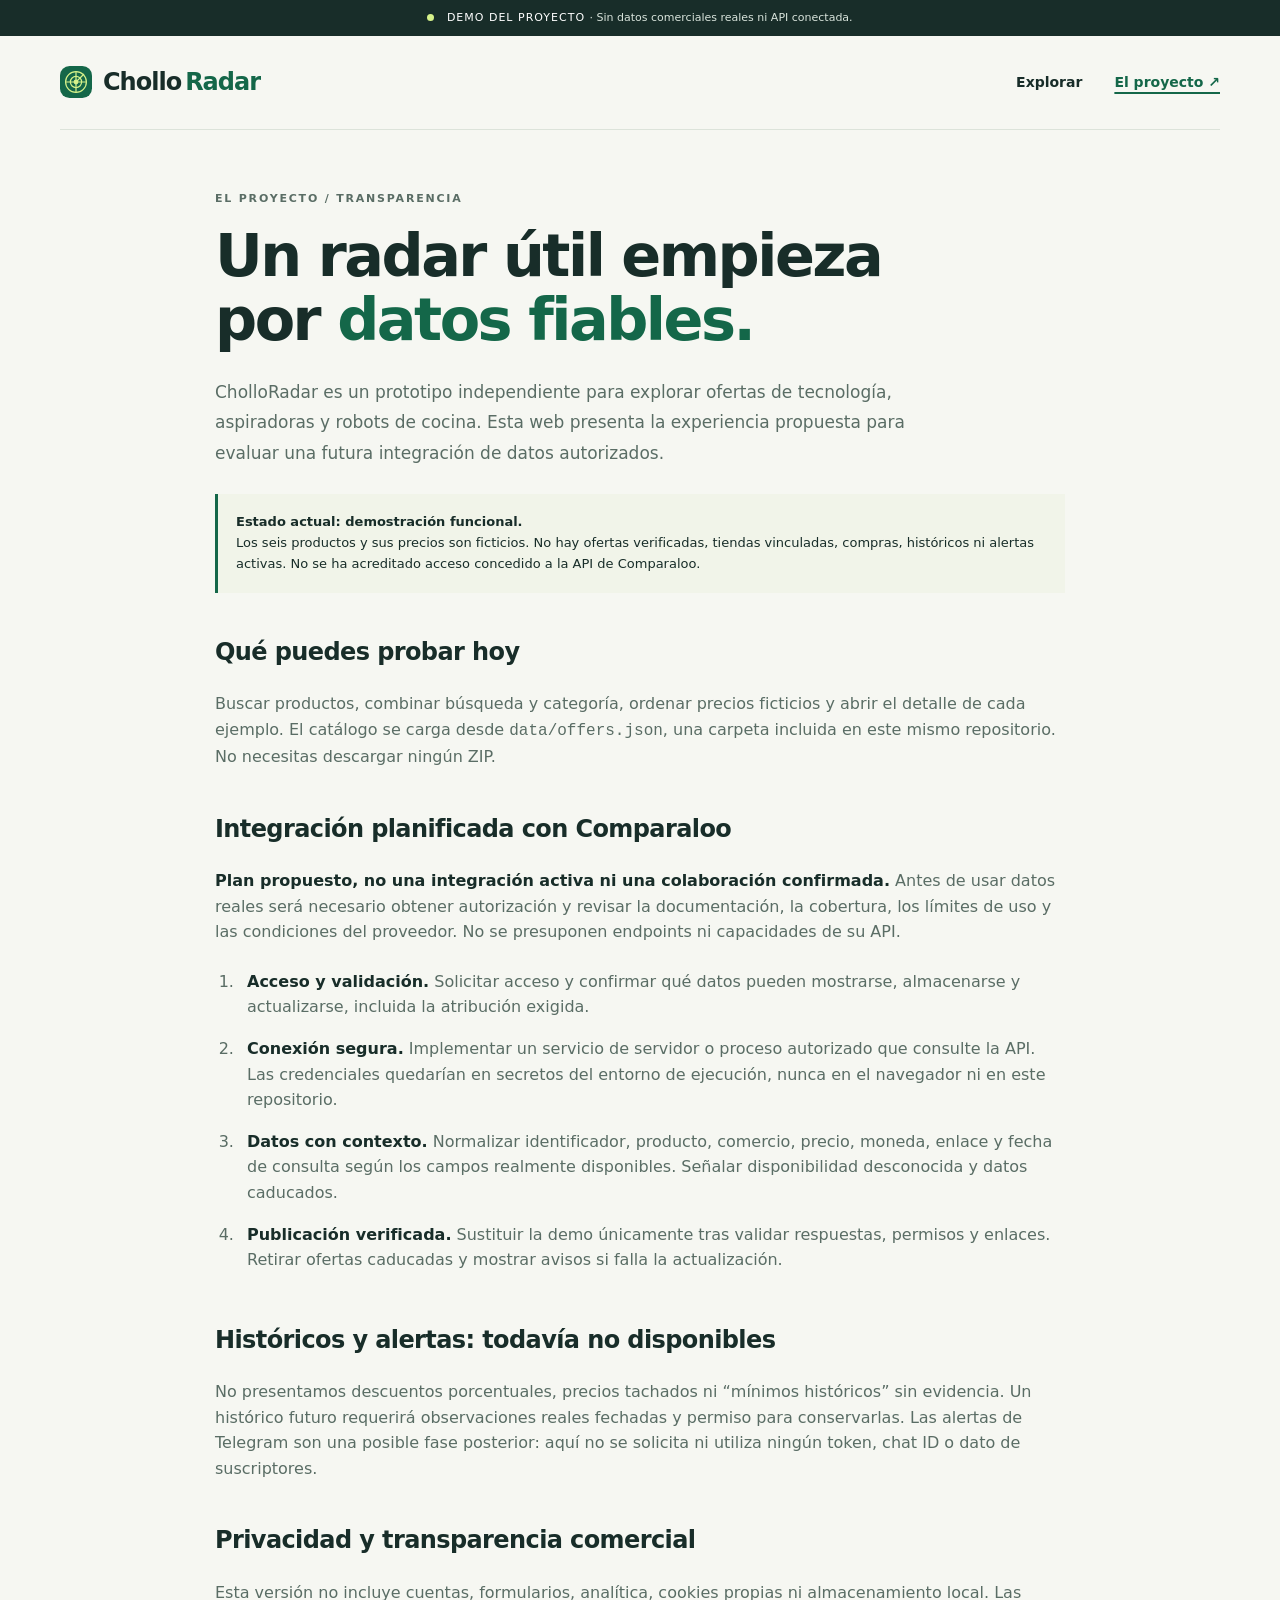
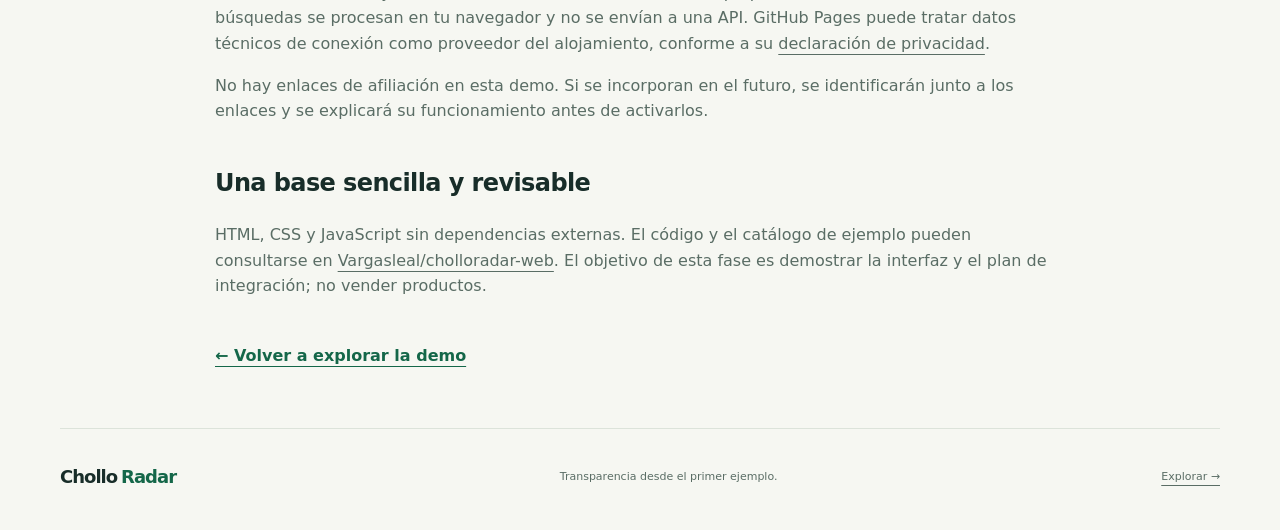
==== proyecto.html @ 659cf6e7 "Build responsive CholloRadar demo with search, filters and transparent integration plan" ====
<!doctype html><html lang="es"><head><meta charset="utf-8"><meta name="viewport" content="width=device-width,initial-scale=1"><title>El proyecto · CholloRadar</title><meta name="description" content="Estado de CholloRadar, transparencia de la demo y plan de integración con Comparaloo."><link rel="icon" href="assets/radar.svg" type="image/svg+xml"><link rel="stylesheet" href="styles.css"></head><body><a class="skip" href="#contenido">Saltar al contenido</a><div class="demo-bar"><span class="dot"></span> DEMO DEL PROYECTO <span>· Sin datos comerciales reales ni API conectada.</span></div><header class="wrap"><a class="brand" href="index.html"><img src="assets/radar.svg" width="32" height="32" alt="">Chollo<span>Radar</span></a><nav aria-label="Principal"><a href="index.html">Explorar</a><a href="proyecto.html" aria-current="page">El proyecto ↗</a></nav></header><main id="contenido" class="about wrap"><p class="eyebrow">EL PROYECTO / TRANSPARENCIA</p><h1>Un radar útil empieza por <em>datos fiables.</em></h1><p class="lead">CholloRadar es un prototipo independiente para explorar ofertas de tecnología, aspiradoras y robots de cocina. Esta web presenta la experiencia propuesta para evaluar una futura integración de datos autorizados.</p><div class="notice"><strong>Estado actual: demostración funcional.</strong><br>Los seis productos y sus precios son ficticios. No hay ofertas verificadas, tiendas vinculadas, compras, históricos ni alertas activas. No se ha acreditado acceso concedido a la API de Comparaloo.</div><h2>Qué puedes probar hoy</h2><p>Buscar productos, combinar búsqueda y categoría, ordenar precios ficticios y abrir el detalle de cada ejemplo. El catálogo se carga desde <code>data/offers.json</code>, una carpeta incluida en este mismo repositorio. No necesitas descargar ningún ZIP.</p><h2 id="comparaloo">Integración planificada con Comparaloo</h2><p><strong>Plan propuesto, no una integración activa ni una colaboración confirmada.</strong> Antes de usar datos reales será necesario obtener autorización y revisar la documentación, la cobertura, los límites de uso y las condiciones del proveedor. No se presuponen endpoints ni capacidades de su API.</p><ol class="steps"><li><strong>Acceso y validación.</strong> Solicitar acceso y confirmar qué datos pueden mostrarse, almacenarse y actualizarse, incluida la atribución exigida.</li><li><strong>Conexión segura.</strong> Implementar un servicio de servidor o proceso autorizado que consulte la API. Las credenciales quedarían en secretos del entorno de ejecución, nunca en el navegador ni en este repositorio.</li><li><strong>Datos con contexto.</strong> Normalizar identificador, producto, comercio, precio, moneda, enlace y fecha de consulta según los campos realmente disponibles. Señalar disponibilidad desconocida y datos caducados.</li><li><strong>Publicación verificada.</strong> Sustituir la demo únicamente tras validar respuestas, permisos y enlaces. Retirar ofertas caducadas y mostrar avisos si falla la actualización.</li></ol><h2>Históricos y alertas: todavía no disponibles</h2><p>No presentamos descuentos porcentuales, precios tachados ni “mínimos históricos” sin evidencia. Un histórico futuro requerirá observaciones reales fechadas y permiso para conservarlas. Las alertas de Telegram son una posible fase posterior: aquí no se solicita ni utiliza ningún token, chat ID o dato de suscriptores.</p><h2>Privacidad y transparencia comercial</h2><p>Esta versión no incluye cuentas, formularios, analítica, cookies propias ni almacenamiento local. Las búsquedas se procesan en tu navegador y no se envían a una API. GitHub Pages puede tratar datos técnicos de conexión como proveedor del alojamiento, conforme a su <a href="https://docs.github.com/es/site-policy/privacy-policies/github-general-privacy-statement">declaración de privacidad</a>.</p><p>No hay enlaces de afiliación en esta demo. Si se incorporan en el futuro, se identificarán junto a los enlaces y se explicará su funcionamiento antes de activarlos.</p><h2>Una base sencilla y revisable</h2><p>HTML, CSS y JavaScript sin dependencias externas. El código y el catálogo de ejemplo pueden consultarse en <a href="https://github.com/Vargasleal/cholloradar-web">Vargasleal/cholloradar-web</a>. El objetivo de esta fase es demostrar la interfaz y el plan de integración; no vender productos.</p><a class="back" href="index.html#explorar">← Volver a explorar la demo</a></main><footer class="wrap"><a class="brand" href="index.html">Chollo<span>Radar</span></a><p>Transparencia desde el primer ejemplo.</p><a href="index.html">Explorar →</a></footer></body></html>
---- styles.css ----
:root{--ink:#182d29;--muted:#5a6d65;--green:#146749;--lime:#d6f28a;--paper:#f6f7f2;--line:#dce3da}*{box-sizing:border-box}html{scroll-behavior:smooth;scroll-padding-top:24px}body{margin:0;color:var(--ink);background:var(--paper);font:16px/1.6 system-ui,-apple-system,BlinkMacSystemFont,"Segoe UI",sans-serif}a{color:inherit;text-underline-offset:5px}button,input,select{font:inherit}button,a,input,select{touch-action:manipulation}button{cursor:pointer}button:focus-visible,a:focus-visible,input:focus-visible,select:focus-visible{outline:3px solid #347bca;outline-offset:4px}.wrap{width:min(1160px,calc(100% - 64px));margin:auto}.demo-bar{padding:9px 20px;text-align:center;font-size:11px;letter-spacing:1px;background:var(--ink);color:#fff}.demo-bar>span:last-child{letter-spacing:0;color:#d9e4dc}.dot{display:inline-block;width:7px;height:7px;border-radius:50%;background:var(--lime);margin-right:8px}header{display:flex;align-items:center;justify-content:space-between;min-height:94px;border-bottom:1px solid var(--line)}.brand{display:flex;align-items:center;gap:4px;font-size:24px;font-weight:800;text-decoration:none;letter-spacing:-1px}.brand img{margin-right:7px}.brand span{color:var(--green)}nav{display:flex;gap:32px;font-size:14px;font-weight:600}nav a{text-decoration:none}nav a[aria-current]{color:var(--green);text-decoration:underline;text-decoration-thickness:2px}.hero{padding:66px 0 64px;display:grid;grid-template-columns:1.3fr 1fr;gap:64px;align-items:center}.eyebrow{font-size:11px;font-weight:750;letter-spacing:1.8px;color:var(--green);margin:0 0 17px}h1{font-size:clamp(38px,4.6vw,62px);line-height:1.09;letter-spacing:-2.5px;margin:0 0 24px;font-weight:750}h1 em{font-style:normal;color:var(--green)}.lead{max-width:530px;color:var(--muted);font-size:17px;line-height:1.8;margin-bottom:26px}.primary{display:inline-flex;align-items:center;gap:30px;background:var(--green);color:white;text-decoration:none;border:0;border-radius:8px;padding:13px 21px;font-weight:600;font-size:14px}.primary:hover{background:#0c5038}.micro{font-size:12px;color:var(--muted);margin-top:14px}.radar-panel{position:relative;background:#e7eddc;border-radius:22px;padding:26px 30px;overflow:hidden}.radar-art{height:180px;width:180px;margin:0 auto 18px;border:1px solid #a9bea0;border-radius:50%;position:relative;background:repeating-radial-gradient(circle,transparent 0 29px,#bbcbb0 30px 31px,transparent 32px 59px)}.radar-art:before,.radar-art:after{content:"";position:absolute;background:#bbcbb0}.radar-art:before{height:1px;width:100%;top:50%}.radar-art:after{width:1px;height:100%;left:50%}.radar-art i{position:absolute;inset:0;border-radius:50%;background:conic-gradient(from 15deg,transparent 0 240deg,#88aa6e70 300deg,transparent 302deg)}.radar-art b{position:absolute;inset:60px;display:grid;place-items:center;background:var(--green);border:7px solid #e7eddc;color:var(--lime);border-radius:50%;font-size:27px;z-index:1}.blip{position:absolute;border:4px solid #e7eddc;background:var(--green);width:17px;height:17px;border-radius:50%}.b1{top:35px;left:36px}.b2{top:75px;right:14px}.b3{bottom:16px;left:48px}.radar-caption{font-size:10px;font-weight:750;letter-spacing:1.6px}.radar-caption .dot{background:var(--green)}.radar-panel h2{font-size:25px;letter-spacing:-.7px;margin:8px 0}.radar-panel p{font-size:13px;color:#53634e;line-height:1.7;margin:0 0 14px}.radar-panel a{font-size:12px;font-weight:700}.catalog{border-top:1px solid var(--line);padding-top:36px}.section-head{display:flex;justify-content:space-between;align-items:center;gap:16px}.section-head h2{font-size:29px;letter-spacing:-1px;margin:0}.section-head .eyebrow{margin-bottom:6px}.pill{display:inline-block;border:1px solid #c4d3b7;background:#edf4e4;color:#3c5b31;border-radius:40px;padding:5px 10px;font-size:10px;letter-spacing:.6px;font-weight:700;white-space:nowrap}.toolbar{display:flex;gap:22px;margin:27px 0 18px;align-items:center}.search{display:flex;align-items:center;gap:12px;background:white;border:1px solid #cdd8cc;border-radius:9px;padding:8px 16px;flex:1}.search>span:first-child{font-size:29px;line-height:1}.search input{border:0;background:transparent;width:100%;padding:6px;color:var(--ink);min-width:0}.sort{font-size:11px;color:var(--muted);display:grid;gap:3px}.sort select{border:0;background:transparent;color:var(--ink);font-size:13px;padding:3px 0;max-width:100%}.filters{display:flex;gap:9px;flex-wrap:wrap}.filters button{border:1px solid var(--line);border-radius:30px;padding:8px 17px;background:transparent;color:var(--muted);font-size:13px}.filters button[aria-pressed=true]{background:var(--ink);border-color:var(--ink);color:white}.result-count{font-size:12px;color:var(--muted);margin:22px 0 15px}.grid{display:grid;grid-template-columns:repeat(3,1fr);gap:22px}.card{background:white;border:1px solid var(--line);border-radius:14px;overflow:hidden;transition:transform .2s,box-shadow .2s}.card:hover{transform:translateY(-3px);box-shadow:0 8px 22px #182d2910}.product-art{height:180px;position:relative;display:grid;place-items:center;background:#edf0e9}.product-art .pill{position:absolute;top:14px;left:14px;background:#ffffffd9;border:0;font-size:9px}.product-art svg{width:150px;height:124px;filter:drop-shadow(0 12px 9px #243b2c1c)}.card:nth-child(3n+2) .product-art{background:#eaeef1}.card:nth-child(3n) .product-art{background:#f1ece4}.card-body{padding:20px}.category{font-size:10px;color:var(--green);text-transform:uppercase;letter-spacing:1.4px;font-weight:700}.card h3{font-size:19px;letter-spacing:-.5px;line-height:1.3;margin:8px 0}.card p{font-size:12px;color:var(--muted);margin:0 0 18px}.price{font-size:25px;font-weight:750;letter-spacing:-.8px}.price small{font-weight:400;letter-spacing:0;font-size:11px;color:var(--muted)}.card-bottom{display:flex;align-items:center;justify-content:space-between;margin-top:15px;padding-top:13px;border-top:1px solid #edf0e8;gap:10px}.card-bottom span{font-size:10px;color:var(--muted)}.card button{border:0;background:none;color:var(--green);font-size:12px;font-weight:700;padding:7px 0}.trust{display:grid;grid-template-columns:repeat(3,1fr);gap:40px;border-top:1px solid var(--line);padding:38px 0;margin-top:55px}.trust span{font-size:10px;letter-spacing:1px;color:var(--green);font-weight:700}.trust h3{font-size:16px;margin:10px 0}.trust p{font-size:13px;color:var(--muted);margin:0}footer{display:flex;justify-content:space-between;align-items:center;gap:25px;border-top:1px solid var(--line);padding:28px 0 35px}footer .brand{font-size:18px}footer p,footer>a:last-child{font-size:11px;color:var(--muted)}dialog{border:1px solid var(--line);border-radius:18px;padding:35px;width:min(520px,calc(100% - 32px));color:var(--ink);box-shadow:0 24px 80px #0003}dialog::backdrop{background:#172b2670}.close{float:right;border:0;background:transparent;font-size:27px;color:var(--ink)}dialog h2{line-height:1.2}dialog>a{font-size:13px}dialog p{color:var(--muted)}.notice{background:#f1f4e9;padding:18px;border-left:3px solid var(--green);font-size:13px;margin:22px 0}.empty{text-align:center;padding:55px 20px;border:1px dashed #bacab6;border-radius:12px}.empty p{color:var(--muted)}[hidden]{display:none!important}.sr-only,.skip:not(:focus){position:absolute;width:1px;height:1px;padding:0;margin:-1px;overflow:hidden;clip:rect(0,0,0,0);white-space:nowrap}.skip:focus{position:fixed;top:10px;left:10px;background:white;z-index:5;padding:10px}.about{max-width:850px;padding:60px 0}.about h1{max-width:730px}.about h2{margin-top:40px;letter-spacing:-.6px}.about p,.about li{color:var(--muted)}.about .lead{max-width:720px}.steps{padding-left:24px}.steps li{padding:8px 0 8px 8px}.about strong{color:var(--ink)}.back{display:inline-block;margin-top:28px;color:var(--green);font-weight:600}@media(max-width:800px){.wrap{width:calc(100% - 40px)}.hero{gap:28px;padding:42px 0;grid-template-columns:1fr 1fr}h1{font-size:42px}.grid{grid-template-columns:repeat(2,1fr)}.radar-panel{padding:24px}.trust{gap:20px}footer{flex-wrap:wrap}footer p{display:none}}@media(max-width:560px){.demo-bar>span:last-child{display:block;font-size:10px}.wrap{width:calc(100% - 32px)}header{min-height:78px}.brand{font-size:21px}.brand img{width:27px;height:27px}nav{gap:18px;font-size:12px}.hero{grid-template-columns:1fr;padding:37px 0;gap:24px}h1{font-size:43px;letter-spacing:-1.8px}.lead{font-size:15px}.radar-panel{padding:23px}.radar-art{float:right;width:115px;height:115px;margin:0 0 10px 12px}.radar-art b{inset:36px;font-size:18px;border-width:4px}.radar-panel h2{font-size:21px}.radar-panel p{font-size:12px}.radar-caption{font-size:8px;letter-spacing:1px}.section-head{align-items:start;flex-direction:column;gap:10px}.section-head h2{font-size:27px}.toolbar{flex-direction:column;align-items:stretch;gap:12px}.sort{display:flex;justify-content:space-between;align-items:center}.grid{grid-template-columns:1fr}.product-art{height:190px}.trust{grid-template-columns:1fr;gap:24px;margin-top:35px}.filters{gap:7px}.filters button{padding:8px 12px;font-size:12px}footer{gap:14px}.about{padding:35px 0}.about h1{font-size:37px}}@media(prefers-reduced-motion:reduce){html{scroll-behavior:auto}.card{transition:none}}
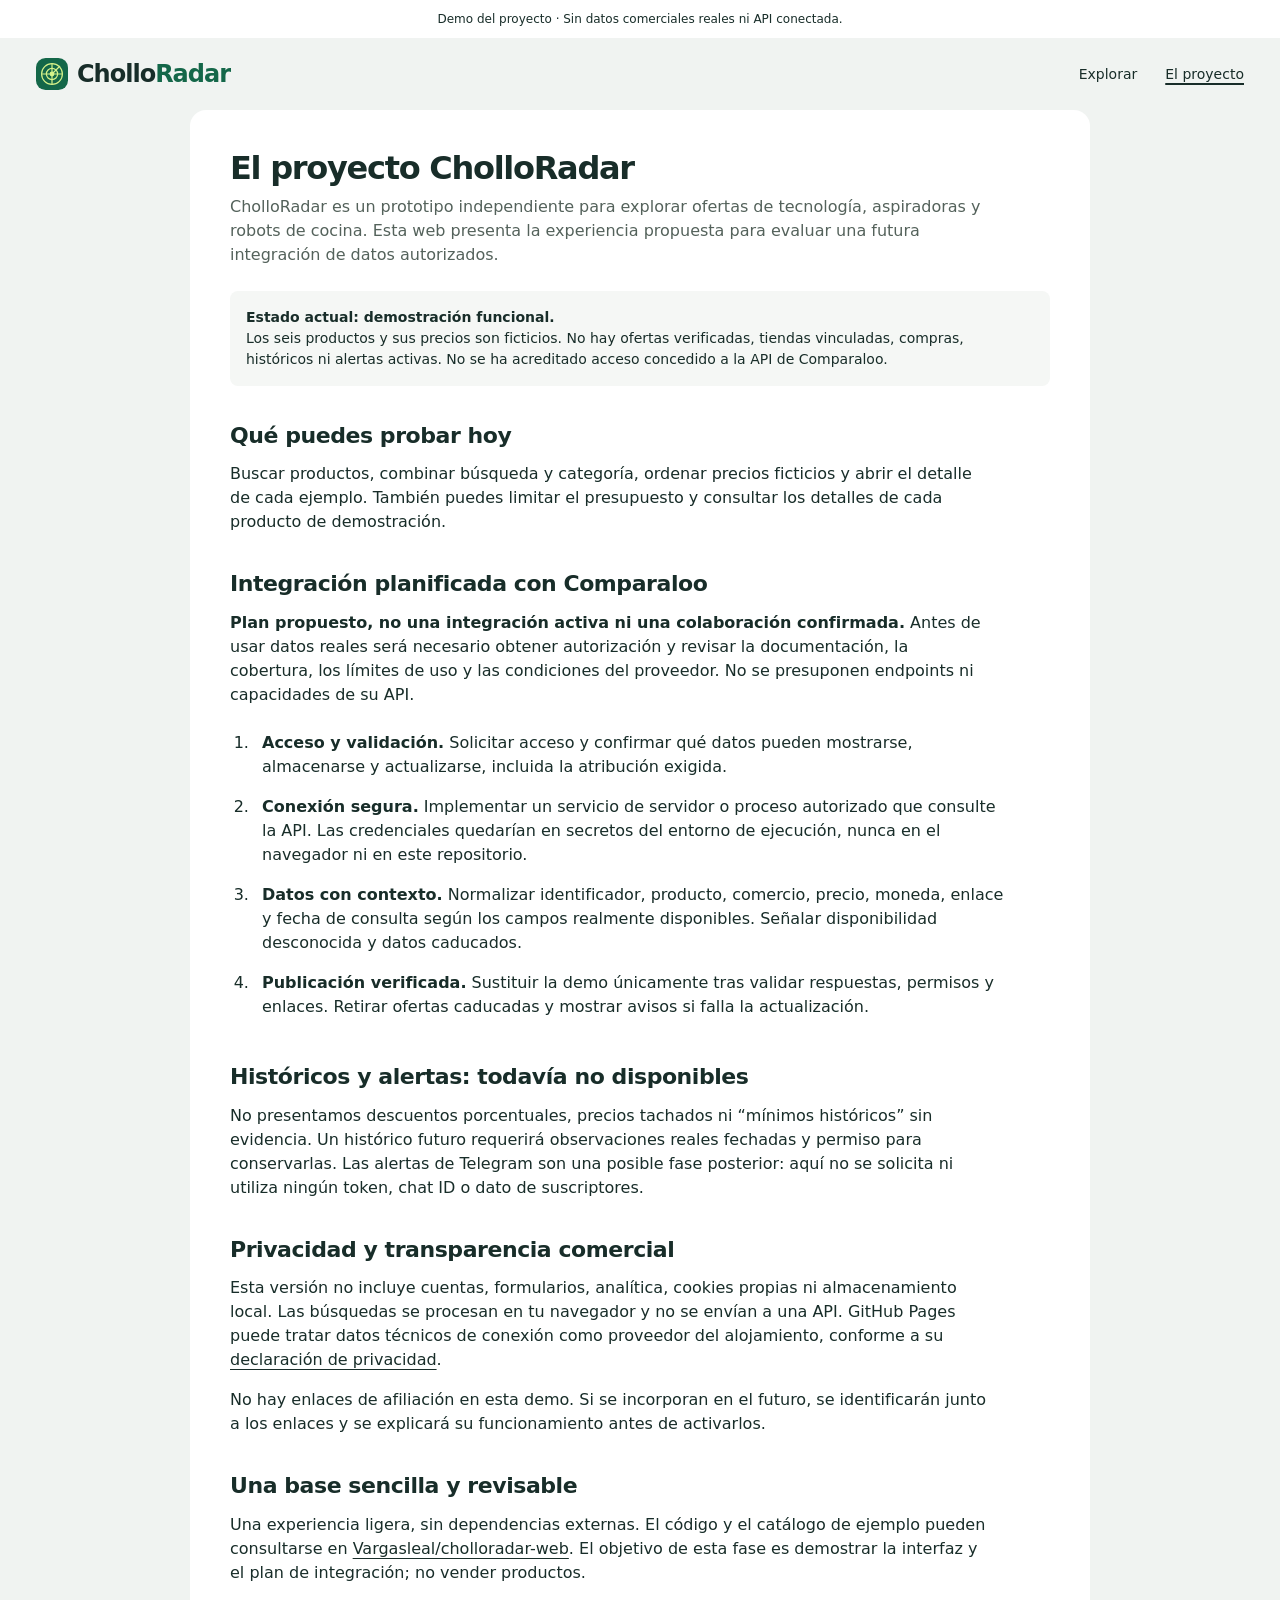
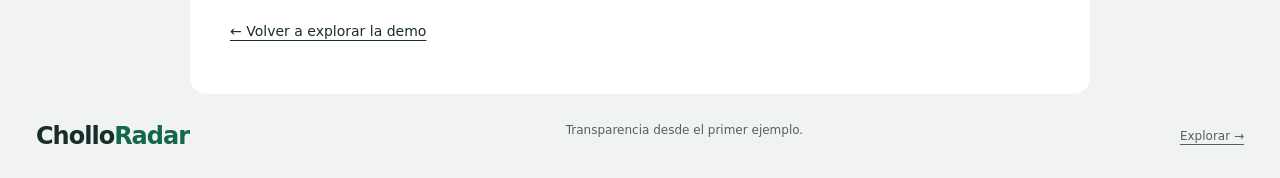
==== commit 38b84af2: "Improve CholloRadar catalogue design, filters and product details" ====
--- a/proyecto.html
+++ b/proyecto.html
@@ -1 +1 @@
-<!doctype html><html lang="es"><head><meta charset="utf-8"><meta name="viewport" content="width=device-width,initial-scale=1"><title>El proyecto · CholloRadar</title><meta name="description" content="Estado de CholloRadar, transparencia de la demo y plan de integración con Comparaloo."><link rel="icon" href="assets/radar.svg" type="image/svg+xml"><link rel="stylesheet" href="styles.css"></head><body><a class="skip" href="#contenido">Saltar al contenido</a><div class="demo-bar"><span class="dot"></span> DEMO DEL PROYECTO <span>· Sin datos comerciales reales ni API conectada.</span></div><header class="wrap"><a class="brand" href="index.html"><img src="assets/radar.svg" width="32" height="32" alt="">Chollo<span>Radar</span></a><nav aria-label="Principal"><a href="index.html">Explorar</a><a href="proyecto.html" aria-current="page">El proyecto ↗</a></nav></header><main id="contenido" class="about wrap"><p class="eyebrow">EL PROYECTO / TRANSPARENCIA</p><h1>Un radar útil empieza por <em>datos fiables.</em></h1><p class="lead">CholloRadar es un prototipo independiente para explorar ofertas de tecnología, aspiradoras y robots de cocina. Esta web presenta la experiencia propuesta para evaluar una futura integración de datos autorizados.</p><div class="notice"><strong>Estado actual: demostración funcional.</strong><br>Los seis productos y sus precios son ficticios. No hay ofertas verificadas, tiendas vinculadas, compras, históricos ni alertas activas. No se ha acreditado acceso concedido a la API de Comparaloo.</div><h2>Qué puedes probar hoy</h2><p>Buscar productos, combinar búsqueda y categoría, ordenar precios ficticios y abrir el detalle de cada ejemplo. El catálogo se carga desde <code>data/offers.json</code>, una carpeta incluida en este mismo repositorio. No necesitas descargar ningún ZIP.</p><h2 id="comparaloo">Integración planificada con Comparaloo</h2><p><strong>Plan propuesto, no una integración activa ni una colaboración confirmada.</strong> Antes de usar datos reales será necesario obtener autorización y revisar la documentación, la cobertura, los límites de uso y las condiciones del proveedor. No se presuponen endpoints ni capacidades de su API.</p><ol class="steps"><li><strong>Acceso y validación.</strong> Solicitar acceso y confirmar qué datos pueden mostrarse, almacenarse y actualizarse, incluida la atribución exigida.</li><li><strong>Conexión segura.</strong> Implementar un servicio de servidor o proceso autorizado que consulte la API. Las credenciales quedarían en secretos del entorno de ejecución, nunca en el navegador ni en este repositorio.</li><li><strong>Datos con contexto.</strong> Normalizar identificador, producto, comercio, precio, moneda, enlace y fecha de consulta según los campos realmente disponibles. Señalar disponibilidad desconocida y datos caducados.</li><li><strong>Publicación verificada.</strong> Sustituir la demo únicamente tras validar respuestas, permisos y enlaces. Retirar ofertas caducadas y mostrar avisos si falla la actualización.</li></ol><h2>Históricos y alertas: todavía no disponibles</h2><p>No presentamos descuentos porcentuales, precios tachados ni “mínimos históricos” sin evidencia. Un histórico futuro requerirá observaciones reales fechadas y permiso para conservarlas. Las alertas de Telegram son una posible fase posterior: aquí no se solicita ni utiliza ningún token, chat ID o dato de suscriptores.</p><h2>Privacidad y transparencia comercial</h2><p>Esta versión no incluye cuentas, formularios, analítica, cookies propias ni almacenamiento local. Las búsquedas se procesan en tu navegador y no se envían a una API. GitHub Pages puede tratar datos técnicos de conexión como proveedor del alojamiento, conforme a su <a href="https://docs.github.com/es/site-policy/privacy-policies/github-general-privacy-statement">declaración de privacidad</a>.</p><p>No hay enlaces de afiliación en esta demo. Si se incorporan en el futuro, se identificarán junto a los enlaces y se explicará su funcionamiento antes de activarlos.</p><h2>Una base sencilla y revisable</h2><p>HTML, CSS y JavaScript sin dependencias externas. El código y el catálogo de ejemplo pueden consultarse en <a href="https://github.com/Vargasleal/cholloradar-web">Vargasleal/cholloradar-web</a>. El objetivo de esta fase es demostrar la interfaz y el plan de integración; no vender productos.</p><a class="back" href="index.html#explorar">← Volver a explorar la demo</a></main><footer class="wrap"><a class="brand" href="index.html">Chollo<span>Radar</span></a><p>Transparencia desde el primer ejemplo.</p><a href="index.html">Explorar →</a></footer></body></html>+<!doctype html><html lang="es"><head><meta charset="utf-8"><meta name="viewport" content="width=device-width,initial-scale=1"><title>El proyecto · CholloRadar</title><meta name="description" content="Estado de CholloRadar, transparencia de la demo y plan de integración con Comparaloo."><link rel="icon" href="assets/radar.svg" type="image/svg+xml"><link rel="stylesheet" href="styles.css"></head><body><a class="skip" href="#contenido">Saltar al contenido</a><div class="demo-bar"><span class="dot"></span> Demo del proyecto <span>· Sin datos comerciales reales ni API conectada.</span></div><header class="wrap"><a class="brand" href="index.html"><img src="assets/radar.svg" width="32" height="32" alt="">Chollo<span>Radar</span></a><nav aria-label="Principal"><a href="index.html">Explorar</a><a href="proyecto.html" aria-current="page">El proyecto</a></nav></header><main id="contenido" class="about wrap"><h1>El proyecto CholloRadar</h1><p class="lead">CholloRadar es un prototipo independiente para explorar ofertas de tecnología, aspiradoras y robots de cocina. Esta web presenta la experiencia propuesta para evaluar una futura integración de datos autorizados.</p><div class="notice"><strong>Estado actual: demostración funcional.</strong><br>Los seis productos y sus precios son ficticios. No hay ofertas verificadas, tiendas vinculadas, compras, históricos ni alertas activas. No se ha acreditado acceso concedido a la API de Comparaloo.</div><h2>Qué puedes probar hoy</h2><p>Buscar productos, combinar búsqueda y categoría, ordenar precios ficticios y abrir el detalle de cada ejemplo. También puedes limitar el presupuesto y consultar los detalles de cada producto de demostración.</p><h2 id="comparaloo">Integración planificada con Comparaloo</h2><p><strong>Plan propuesto, no una integración activa ni una colaboración confirmada.</strong> Antes de usar datos reales será necesario obtener autorización y revisar la documentación, la cobertura, los límites de uso y las condiciones del proveedor. No se presuponen endpoints ni capacidades de su API.</p><ol class="steps"><li><strong>Acceso y validación.</strong> Solicitar acceso y confirmar qué datos pueden mostrarse, almacenarse y actualizarse, incluida la atribución exigida.</li><li><strong>Conexión segura.</strong> Implementar un servicio de servidor o proceso autorizado que consulte la API. Las credenciales quedarían en secretos del entorno de ejecución, nunca en el navegador ni en este repositorio.</li><li><strong>Datos con contexto.</strong> Normalizar identificador, producto, comercio, precio, moneda, enlace y fecha de consulta según los campos realmente disponibles. Señalar disponibilidad desconocida y datos caducados.</li><li><strong>Publicación verificada.</strong> Sustituir la demo únicamente tras validar respuestas, permisos y enlaces. Retirar ofertas caducadas y mostrar avisos si falla la actualización.</li></ol><h2>Históricos y alertas: todavía no disponibles</h2><p>No presentamos descuentos porcentuales, precios tachados ni “mínimos históricos” sin evidencia. Un histórico futuro requerirá observaciones reales fechadas y permiso para conservarlas. Las alertas de Telegram son una posible fase posterior: aquí no se solicita ni utiliza ningún token, chat ID o dato de suscriptores.</p><h2>Privacidad y transparencia comercial</h2><p>Esta versión no incluye cuentas, formularios, analítica, cookies propias ni almacenamiento local. Las búsquedas se procesan en tu navegador y no se envían a una API. GitHub Pages puede tratar datos técnicos de conexión como proveedor del alojamiento, conforme a su <a href="https://docs.github.com/es/site-policy/privacy-policies/github-general-privacy-statement">declaración de privacidad</a>.</p><p>No hay enlaces de afiliación en esta demo. Si se incorporan en el futuro, se identificarán junto a los enlaces y se explicará su funcionamiento antes de activarlos.</p><h2>Una base sencilla y revisable</h2><p>Una experiencia ligera, sin dependencias externas. El código y el catálogo de ejemplo pueden consultarse en <a href="https://github.com/Vargasleal/cholloradar-web">Vargasleal/cholloradar-web</a>. El objetivo de esta fase es demostrar la interfaz y el plan de integración; no vender productos.</p><a class="back" href="index.html#explorar">← Volver a explorar la demo</a></main><footer class="wrap"><a class="brand" href="index.html">Chollo<span>Radar</span></a><p>Transparencia desde el primer ejemplo.</p><a href="index.html">Explorar →</a></footer></body></html>
--- a/styles.css
+++ b/styles.css
@@ -1 +1,164 @@
-:root{--ink:#182d29;--muted:#5a6d65;--green:#146749;--lime:#d6f28a;--paper:#f6f7f2;--line:#dce3da}*{box-sizing:border-box}html{scroll-behavior:smooth;scroll-padding-top:24px}body{margin:0;color:var(--ink);background:var(--paper);font:16px/1.6 system-ui,-apple-system,BlinkMacSystemFont,"Segoe UI",sans-serif}a{color:inherit;text-underline-offset:5px}button,input,select{font:inherit}button,a,input,select{touch-action:manipulation}button{cursor:pointer}button:focus-visible,a:focus-visible,input:focus-visible,select:focus-visible{outline:3px solid #347bca;outline-offset:4px}.wrap{width:min(1160px,calc(100% - 64px));margin:auto}.demo-bar{padding:9px 20px;text-align:center;font-size:11px;letter-spacing:1px;background:var(--ink);color:#fff}.demo-bar>span:last-child{letter-spacing:0;color:#d9e4dc}.dot{display:inline-block;width:7px;height:7px;border-radius:50%;background:var(--lime);margin-right:8px}header{display:flex;align-items:center;justify-content:space-between;min-height:94px;border-bottom:1px solid var(--line)}.brand{display:flex;align-items:center;gap:4px;font-size:24px;font-weight:800;text-decoration:none;letter-spacing:-1px}.brand img{margin-right:7px}.brand span{color:var(--green)}nav{display:flex;gap:32px;font-size:14px;font-weight:600}nav a{text-decoration:none}nav a[aria-current]{color:var(--green);text-decoration:underline;text-decoration-thickness:2px}.hero{padding:66px 0 64px;display:grid;grid-template-columns:1.3fr 1fr;gap:64px;align-items:center}.eyebrow{font-size:11px;font-weight:750;letter-spacing:1.8px;color:var(--green);margin:0 0 17px}h1{font-size:clamp(38px,4.6vw,62px);line-height:1.09;letter-spacing:-2.5px;margin:0 0 24px;font-weight:750}h1 em{font-style:normal;color:var(--green)}.lead{max-width:530px;color:var(--muted);font-size:17px;line-height:1.8;margin-bottom:26px}.primary{display:inline-flex;align-items:center;gap:30px;background:var(--green);color:white;text-decoration:none;border:0;border-radius:8px;padding:13px 21px;font-weight:600;font-size:14px}.primary:hover{background:#0c5038}.micro{font-size:12px;color:var(--muted);margin-top:14px}.radar-panel{position:relative;background:#e7eddc;border-radius:22px;padding:26px 30px;overflow:hidden}.radar-art{height:180px;width:180px;margin:0 auto 18px;border:1px solid #a9bea0;border-radius:50%;position:relative;background:repeating-radial-gradient(circle,transparent 0 29px,#bbcbb0 30px 31px,transparent 32px 59px)}.radar-art:before,.radar-art:after{content:"";position:absolute;background:#bbcbb0}.radar-art:before{height:1px;width:100%;top:50%}.radar-art:after{width:1px;height:100%;left:50%}.radar-art i{position:absolute;inset:0;border-radius:50%;background:conic-gradient(from 15deg,transparent 0 240deg,#88aa6e70 300deg,transparent 302deg)}.radar-art b{position:absolute;inset:60px;display:grid;place-items:center;background:var(--green);border:7px solid #e7eddc;color:var(--lime);border-radius:50%;font-size:27px;z-index:1}.blip{position:absolute;border:4px solid #e7eddc;background:var(--green);width:17px;height:17px;border-radius:50%}.b1{top:35px;left:36px}.b2{top:75px;right:14px}.b3{bottom:16px;left:48px}.radar-caption{font-size:10px;font-weight:750;letter-spacing:1.6px}.radar-caption .dot{background:var(--green)}.radar-panel h2{font-size:25px;letter-spacing:-.7px;margin:8px 0}.radar-panel p{font-size:13px;color:#53634e;line-height:1.7;margin:0 0 14px}.radar-panel a{font-size:12px;font-weight:700}.catalog{border-top:1px solid var(--line);padding-top:36px}.section-head{display:flex;justify-content:space-between;align-items:center;gap:16px}.section-head h2{font-size:29px;letter-spacing:-1px;margin:0}.section-head .eyebrow{margin-bottom:6px}.pill{display:inline-block;border:1px solid #c4d3b7;background:#edf4e4;color:#3c5b31;border-radius:40px;padding:5px 10px;font-size:10px;letter-spacing:.6px;font-weight:700;white-space:nowrap}.toolbar{display:flex;gap:22px;margin:27px 0 18px;align-items:center}.search{display:flex;align-items:center;gap:12px;background:white;border:1px solid #cdd8cc;border-radius:9px;padding:8px 16px;flex:1}.search>span:first-child{font-size:29px;line-height:1}.search input{border:0;background:transparent;width:100%;padding:6px;color:var(--ink);min-width:0}.sort{font-size:11px;color:var(--muted);display:grid;gap:3px}.sort select{border:0;background:transparent;color:var(--ink);font-size:13px;padding:3px 0;max-width:100%}.filters{display:flex;gap:9px;flex-wrap:wrap}.filters button{border:1px solid var(--line);border-radius:30px;padding:8px 17px;background:transparent;color:var(--muted);font-size:13px}.filters button[aria-pressed=true]{background:var(--ink);border-color:var(--ink);color:white}.result-count{font-size:12px;color:var(--muted);margin:22px 0 15px}.grid{display:grid;grid-template-columns:repeat(3,1fr);gap:22px}.card{background:white;border:1px solid var(--line);border-radius:14px;overflow:hidden;transition:transform .2s,box-shadow .2s}.card:hover{transform:translateY(-3px);box-shadow:0 8px 22px #182d2910}.product-art{height:180px;position:relative;display:grid;place-items:center;background:#edf0e9}.product-art .pill{position:absolute;top:14px;left:14px;background:#ffffffd9;border:0;font-size:9px}.product-art svg{width:150px;height:124px;filter:drop-shadow(0 12px 9px #243b2c1c)}.card:nth-child(3n+2) .product-art{background:#eaeef1}.card:nth-child(3n) .product-art{background:#f1ece4}.card-body{padding:20px}.category{font-size:10px;color:var(--green);text-transform:uppercase;letter-spacing:1.4px;font-weight:700}.card h3{font-size:19px;letter-spacing:-.5px;line-height:1.3;margin:8px 0}.card p{font-size:12px;color:var(--muted);margin:0 0 18px}.price{font-size:25px;font-weight:750;letter-spacing:-.8px}.price small{font-weight:400;letter-spacing:0;font-size:11px;color:var(--muted)}.card-bottom{display:flex;align-items:center;justify-content:space-between;margin-top:15px;padding-top:13px;border-top:1px solid #edf0e8;gap:10px}.card-bottom span{font-size:10px;color:var(--muted)}.card button{border:0;background:none;color:var(--green);font-size:12px;font-weight:700;padding:7px 0}.trust{display:grid;grid-template-columns:repeat(3,1fr);gap:40px;border-top:1px solid var(--line);padding:38px 0;margin-top:55px}.trust span{font-size:10px;letter-spacing:1px;color:var(--green);font-weight:700}.trust h3{font-size:16px;margin:10px 0}.trust p{font-size:13px;color:var(--muted);margin:0}footer{display:flex;justify-content:space-between;align-items:center;gap:25px;border-top:1px solid var(--line);padding:28px 0 35px}footer .brand{font-size:18px}footer p,footer>a:last-child{font-size:11px;color:var(--muted)}dialog{border:1px solid var(--line);border-radius:18px;padding:35px;width:min(520px,calc(100% - 32px));color:var(--ink);box-shadow:0 24px 80px #0003}dialog::backdrop{background:#172b2670}.close{float:right;border:0;background:transparent;font-size:27px;color:var(--ink)}dialog h2{line-height:1.2}dialog>a{font-size:13px}dialog p{color:var(--muted)}.notice{background:#f1f4e9;padding:18px;border-left:3px solid var(--green);font-size:13px;margin:22px 0}.empty{text-align:center;padding:55px 20px;border:1px dashed #bacab6;border-radius:12px}.empty p{color:var(--muted)}[hidden]{display:none!important}.sr-only,.skip:not(:focus){position:absolute;width:1px;height:1px;padding:0;margin:-1px;overflow:hidden;clip:rect(0,0,0,0);white-space:nowrap}.skip:focus{position:fixed;top:10px;left:10px;background:white;z-index:5;padding:10px}.about{max-width:850px;padding:60px 0}.about h1{max-width:730px}.about h2{margin-top:40px;letter-spacing:-.6px}.about p,.about li{color:var(--muted)}.about .lead{max-width:720px}.steps{padding-left:24px}.steps li{padding:8px 0 8px 8px}.about strong{color:var(--ink)}.back{display:inline-block;margin-top:28px;color:var(--green);font-weight:600}@media(max-width:800px){.wrap{width:calc(100% - 40px)}.hero{gap:28px;padding:42px 0;grid-template-columns:1fr 1fr}h1{font-size:42px}.grid{grid-template-columns:repeat(2,1fr)}.radar-panel{padding:24px}.trust{gap:20px}footer{flex-wrap:wrap}footer p{display:none}}@media(max-width:560px){.demo-bar>span:last-child{display:block;font-size:10px}.wrap{width:calc(100% - 32px)}header{min-height:78px}.brand{font-size:21px}.brand img{width:27px;height:27px}nav{gap:18px;font-size:12px}.hero{grid-template-columns:1fr;padding:37px 0;gap:24px}h1{font-size:43px;letter-spacing:-1.8px}.lead{font-size:15px}.radar-panel{padding:23px}.radar-art{float:right;width:115px;height:115px;margin:0 0 10px 12px}.radar-art b{inset:36px;font-size:18px;border-width:4px}.radar-panel h2{font-size:21px}.radar-panel p{font-size:12px}.radar-caption{font-size:8px;letter-spacing:1px}.section-head{align-items:start;flex-direction:column;gap:10px}.section-head h2{font-size:27px}.toolbar{flex-direction:column;align-items:stretch;gap:12px}.sort{display:flex;justify-content:space-between;align-items:center}.grid{grid-template-columns:1fr}.product-art{height:190px}.trust{grid-template-columns:1fr;gap:24px;margin-top:35px}.filters{gap:7px}.filters button{padding:8px 12px;font-size:12px}footer{gap:14px}.about{padding:35px 0}.about h1{font-size:37px}}@media(prefers-reduced-motion:reduce){html{scroll-behavior:auto}.card{transition:none}}+:root {
+  --ground:#f0f3f1; --surface:#fff; --raised:#f5f7f5; --active:#e5ece7;
+  --border:#e4e9e5; --control:#89988f; --ink:#182d29; --muted:#54625b;
+  --green:#146749; --gap:24px; --radius:8px;
+  --font:system-ui,-apple-system,BlinkMacSystemFont,"Segoe UI",sans-serif;
+}
+*{box-sizing:border-box}
+html{scroll-padding-top:20px}
+body{margin:0;background:var(--ground);color:var(--ink);font:14px/1.5 var(--font)}
+a{color:inherit;text-underline-offset:4px}
+button,input,select{font:inherit;color:inherit}
+button,a,input,select,summary{touch-action:manipulation}
+button,summary{cursor:pointer}
+:is(button,a,input,select,summary):focus-visible{outline:3px solid var(--green);outline-offset:4px}
+button:disabled{cursor:not-allowed;color:var(--muted)}
+button{transition:transform 160ms ease-out}
+button:active{transform:translateY(1px)}
+input::placeholder{color:var(--muted);opacity:1}
+h1,h2,h3,p{margin-top:0}
+h1{font-size:32px;line-height:1.15;letter-spacing:-.04em;margin-bottom:8px}
+h2{font-size:20px;line-height:1.3;letter-spacing:-.02em}
+h3{font-size:18px;line-height:1.35;letter-spacing:-.02em}
+.app-header,.workspace{width:min(1208px,calc(100% - 64px));margin:auto}
+.app-header{height:72px;display:flex;align-items:center;justify-content:space-between;gap:20px}
+.brand{display:inline-flex;align-items:center;color:var(--ink);text-decoration:none;font-size:24px;font-weight:750;letter-spacing:-1px;white-space:nowrap}
+.brand img{margin-right:9px}
+.brand span{color:var(--green)}
+nav{display:flex;gap:28px;align-items:center}
+nav a{display:inline-flex;align-items:center;min-height:44px;text-decoration:none}
+nav a[aria-current]{text-decoration:underline;text-decoration-thickness:2px}
+nav a:hover{text-decoration:underline}
+.workspace{padding-bottom:24px}
+.sheet{background:var(--surface);border-radius:16px;border:1px solid var(--border);padding:32px}
+.page-heading{display:flex;align-items:center;justify-content:space-between;gap:24px}
+.page-heading p{color:var(--muted);font-size:16px;margin-bottom:0}
+.about-link{font-size:13px;color:var(--muted);flex:none}
+.demo-notice{display:flex;align-items:baseline;gap:10px;background:var(--raised);border-radius:var(--radius);padding:10px 14px;margin:24px 0 16px;font-size:12px}
+.demo-notice p{flex:1;margin:0}
+.demo-notice a{flex:none}
+.status-dot{width:6px;height:6px;border-radius:50%;background:var(--green);flex:none}
+/* Inner width at 1440: 1208 - 2 border - 64 padding = 1142px.
+   3 x 364.666px products + 2 x 24px gutters = 1142px. */
+.filters{display:flex;gap:28px;align-items:center;border-bottom:1px solid var(--border);margin-bottom:20px;overflow-x:auto;scrollbar-width:thin}
+.filters button{flex:none;display:flex;align-items:center;gap:10px;background:transparent;border:0;border-bottom:2px solid transparent;min-height:50px;padding:8px 0;color:var(--muted)}
+.filters button[aria-pressed=true]{border-bottom-color:var(--green);color:var(--ink);font-weight:650}
+.filters button:hover{color:var(--ink)}
+.filters button:focus-visible{outline-offset:-3px}
+.filter-count{font-size:12px;color:var(--muted);font-variant-numeric:tabular-nums;background:var(--raised);border-radius:4px;min-width:22px;text-align:center;padding:1px 5px}
+.toolbar{display:flex;align-items:start;gap:12px}
+.search{display:flex;align-items:center;gap:10px;border:1px solid var(--control);border-radius:var(--radius);padding:0 12px;flex:1;min-width:0;min-height:46px}
+.search svg{color:var(--muted);flex:none}
+.search input{width:100%;min-width:0;padding:12px 0;background:transparent;border:0}
+.filter-panel{position:relative;flex:none}
+.filter-panel summary{border:1px solid var(--control);border-radius:var(--radius);padding:6px 12px;min-height:46px;min-width:160px;list-style:none;display:flex;align-items:center;justify-content:space-between;gap:18px}
+.filter-panel summary::after{content:"⌄";font-size:16px}
+.filter-panel summary span{color:var(--muted);font-size:12px}
+.filter-content{position:absolute;top:54px;right:0;z-index:3;width:260px;padding:20px;border:1px solid var(--control);border-radius:var(--radius);background:var(--surface);box-shadow:0 12px 28px #182d291a} /* taste-skill-ignore: a floating budget popover, not a resting panel */
+.budget{display:block;margin-bottom:8px;font-weight:600}
+#budget{width:100%;min-height:44px;padding:10px 12px;background:var(--surface);border:1px solid var(--control);border-radius:var(--radius)}
+.small{font-size:12px;color:var(--muted);margin:8px 0 0}
+.sort{display:flex;align-items:center;gap:8px;min-width:0}
+.sort>span{position:absolute;clip-path:inset(50%);width:1px;height:1px;overflow:hidden}
+.sort select{background:var(--surface);border:1px solid var(--control);border-radius:var(--radius);padding:0 10px;min-height:46px;width:170px;max-width:100%}
+.catalog-heading{display:flex;align-items:center;justify-content:space-between;gap:16px;margin:8px 0 12px;min-height:36px}
+.result-count{color:var(--muted);font-size:12px;margin:0;font-variant-numeric:tabular-nums}
+.reset{background:transparent;border:0;padding:8px 0;font-size:12px;min-height:36px;text-decoration:underline;text-underline-offset:4px}
+.grid{display:grid;grid-template-columns:repeat(3,minmax(0,1fr));gap:var(--gap)}
+.card{border:1px solid var(--border);border-radius:var(--radius);overflow:hidden;display:flex;flex-direction:column;min-width:0}
+.product-art{height:210px;background:var(--raised);display:grid;place-items:center;position:relative}
+.product-art img{width:100%;height:100%;object-fit:contain;transition:transform 240ms ease-out}
+.card:hover .product-art img{transform:translateY(-4px)}
+.card-body{padding:20px;display:flex;flex-direction:column;flex:1}
+.category{font-size:12px;color:var(--muted)}
+.card h3{font-size:18px;line-height:1.35;margin:8px 0 12px}
+.features{display:flex;flex-wrap:wrap;gap:6px;list-style:none;padding:0;margin:0 0 24px}
+.features li{font-size:12px;color:var(--muted);background:var(--raised);padding:4px 8px;border-radius:4px}
+.card-pricing{display:flex;align-items:center;justify-content:space-between;gap:8px;margin-top:auto}
+.price{font-size:28px;font-weight:700;color:var(--green);line-height:1.2;letter-spacing:-.03em;font-variant-numeric:tabular-nums}
+.price-caption,.demo-label{font-size:12px;color:var(--muted)}
+.card-bottom{display:flex;align-items:center;justify-content:space-between;gap:12px;margin-top:16px;padding-top:8px;border-top:1px solid var(--border)}
+.card-bottom>span{font-size:12px;color:var(--muted)}
+.card button{border:0;border-radius:4px;background:transparent;min-height:44px;padding:8px 0 8px 12px;font-weight:600;white-space:nowrap}
+.card button:hover{text-decoration:underline;text-underline-offset:4px}
+.transparency{display:flex;justify-content:space-between;align-items:center;gap:32px;margin-top:32px;padding:24px;background:var(--raised);border-radius:var(--radius)}
+.transparency h2{font-size:18px;margin-bottom:8px}
+.transparency p{color:var(--muted);max-width:600px;margin:0}
+.transparency>a{flex:none;max-width:220px}
+footer{display:flex;justify-content:space-between;gap:20px;padding-top:24px;font-size:12px;color:var(--muted)}
+.primary{display:inline-flex;justify-content:center;align-items:center;min-height:44px;padding:12px 18px;border:0;border-radius:var(--radius);background:var(--ink);color:var(--surface);text-decoration:none;font-weight:600}
+.primary:hover{background:var(--green)}
+.empty{padding:32px;background:var(--raised);border-radius:var(--radius)}
+.empty p{color:var(--muted)}
+dialog{padding:0;border:0;border-radius:16px;width:min(520px,calc(100% - 32px));max-height:calc(100dvh - 32px);overflow:auto;background:var(--surface);color:var(--ink)}
+dialog::backdrop{background:#182d297a}
+.close{position:absolute;right:12px;top:12px;z-index:1;width:44px;height:44px;border:0;border-radius:var(--radius);background:var(--surface);font-size:28px;line-height:1}
+.detail-art{display:grid;place-items:center;background:var(--raised);height:210px}
+.detail-art img{width:100%;height:100%;object-fit:contain}
+.detail-content{padding:28px}
+.detail-content h2{font-size:24px;margin:8px 0 12px}
+.detail-content>p{color:var(--muted)}
+.detail-content .price{color:var(--green)}
+.detail-content .price small{display:block;font-size:12px;color:var(--muted);font-weight:400;letter-spacing:0;margin-top:6px}
+.detail-features{margin-top:16px}
+.product-facts{margin:24px 0;font-size:13px}
+.product-facts>div{display:flex;justify-content:space-between;gap:16px;margin:8px 0}
+.product-facts dt{color:var(--muted)}
+.product-facts dd{margin:0}
+.notice{padding:16px;margin:24px 0;background:var(--raised);border-radius:var(--radius)}
+[hidden]{display:none!important}
+.sr-only,.skip:not(:focus){position:absolute;width:1px;height:1px;padding:0;margin:-1px;overflow:hidden;clip-path:inset(50%);white-space:nowrap}
+.skip:focus{position:fixed;top:8px;left:8px;padding:12px;background:var(--surface);z-index:10}
+.wrap{width:min(1208px,calc(100% - 64px));margin:auto}
+body:not(.catalog-page) header{display:flex;align-items:center;justify-content:space-between;gap:20px;min-height:72px}
+.demo-bar{padding:10px 20px;background:var(--surface);text-align:center;font-size:12px}
+.about{padding:40px;background:var(--surface);border-radius:16px;max-width:900px}
+.about h1{max-width:700px}
+.about h2{margin:36px 0 12px;font-size:22px}
+.about p,.about li{max-width:760px;font-size:16px}
+.about .lead{color:var(--muted)}
+.about .notice{font-size:14px}
+.steps{padding-left:24px}
+.steps li{padding:8px 0 8px 8px}
+.back{display:inline-block;padding:12px 0;margin-top:8px}
+body:not(.catalog-page) footer{padding-bottom:24px;align-items:center}
+@media(max-width:1000px){
+ .sheet{padding:24px}.about-link{display:none}
+ .grid{grid-template-columns:repeat(2,minmax(0,1fr))}
+ .toolbar{flex-wrap:wrap}.search{flex-basis:100%}
+ .filter-panel{flex:1}.filter-panel summary{min-width:0}
+ .sort select{width:210px}
+ .transparency{align-items:start;flex-direction:column;gap:16px}.transparency>a{max-width:none}
+}
+@media(max-width:600px){
+ .app-header,.workspace,.wrap{width:calc(100% - 32px)}
+ .app-header{height:64px}.brand{font-size:21px}.brand img{width:28px;height:28px}
+ nav{gap:16px;font-size:13px}
+ .workspace{width:100%}
+ .sheet{padding:20px 16px;border:0;border-radius:16px 16px 0 0}
+ h1{font-size:24px}.page-heading p{font-size:14px}
+ .demo-notice{margin:16px 0 8px;padding:10px 12px;gap:8px;align-items:start}
+ .demo-notice a{display:none}
+ .filters{gap:20px;margin-bottom:16px}
+ .filters button{font-size:13px;min-height:48px}
+ .toolbar{gap:8px}.search{min-height:44px}.search input{padding:10px 0}
+ .filter-panel summary{min-height:44px;padding:8px 10px;gap:8px;font-size:12px}
+ .filter-panel summary span{display:none}
+ .filter-panel.has-budget summary span{display:inline}
+ .filter-content{left:0;right:auto;width:240px}
+ .sort{flex:1}.sort select{width:100%;font-size:12px;min-height:44px}
+ .catalog-heading{margin:4px 0 8px}
+ .reset{min-height:44px}
+ .grid{grid-template-columns:minmax(0,1fr);gap:20px}
+ .product-art{height:200px}
+ .card-body{padding:20px}
+ .card h3{font-size:20px}
+ .transparency{margin-top:24px;padding:20px}
+ footer{flex-direction:column;gap:8px}
+ .about{padding:24px 20px}.about h1{font-size:28px}.about h2{font-size:20px}
+ .about p,.about li{font-size:15px}
+ .demo-bar>span:last-child{display:block}
+}
+@media(prefers-reduced-motion:reduce){
+ *,*::before,*::after{transition:none!important;animation:none!important;scroll-behavior:auto!important}
+}
